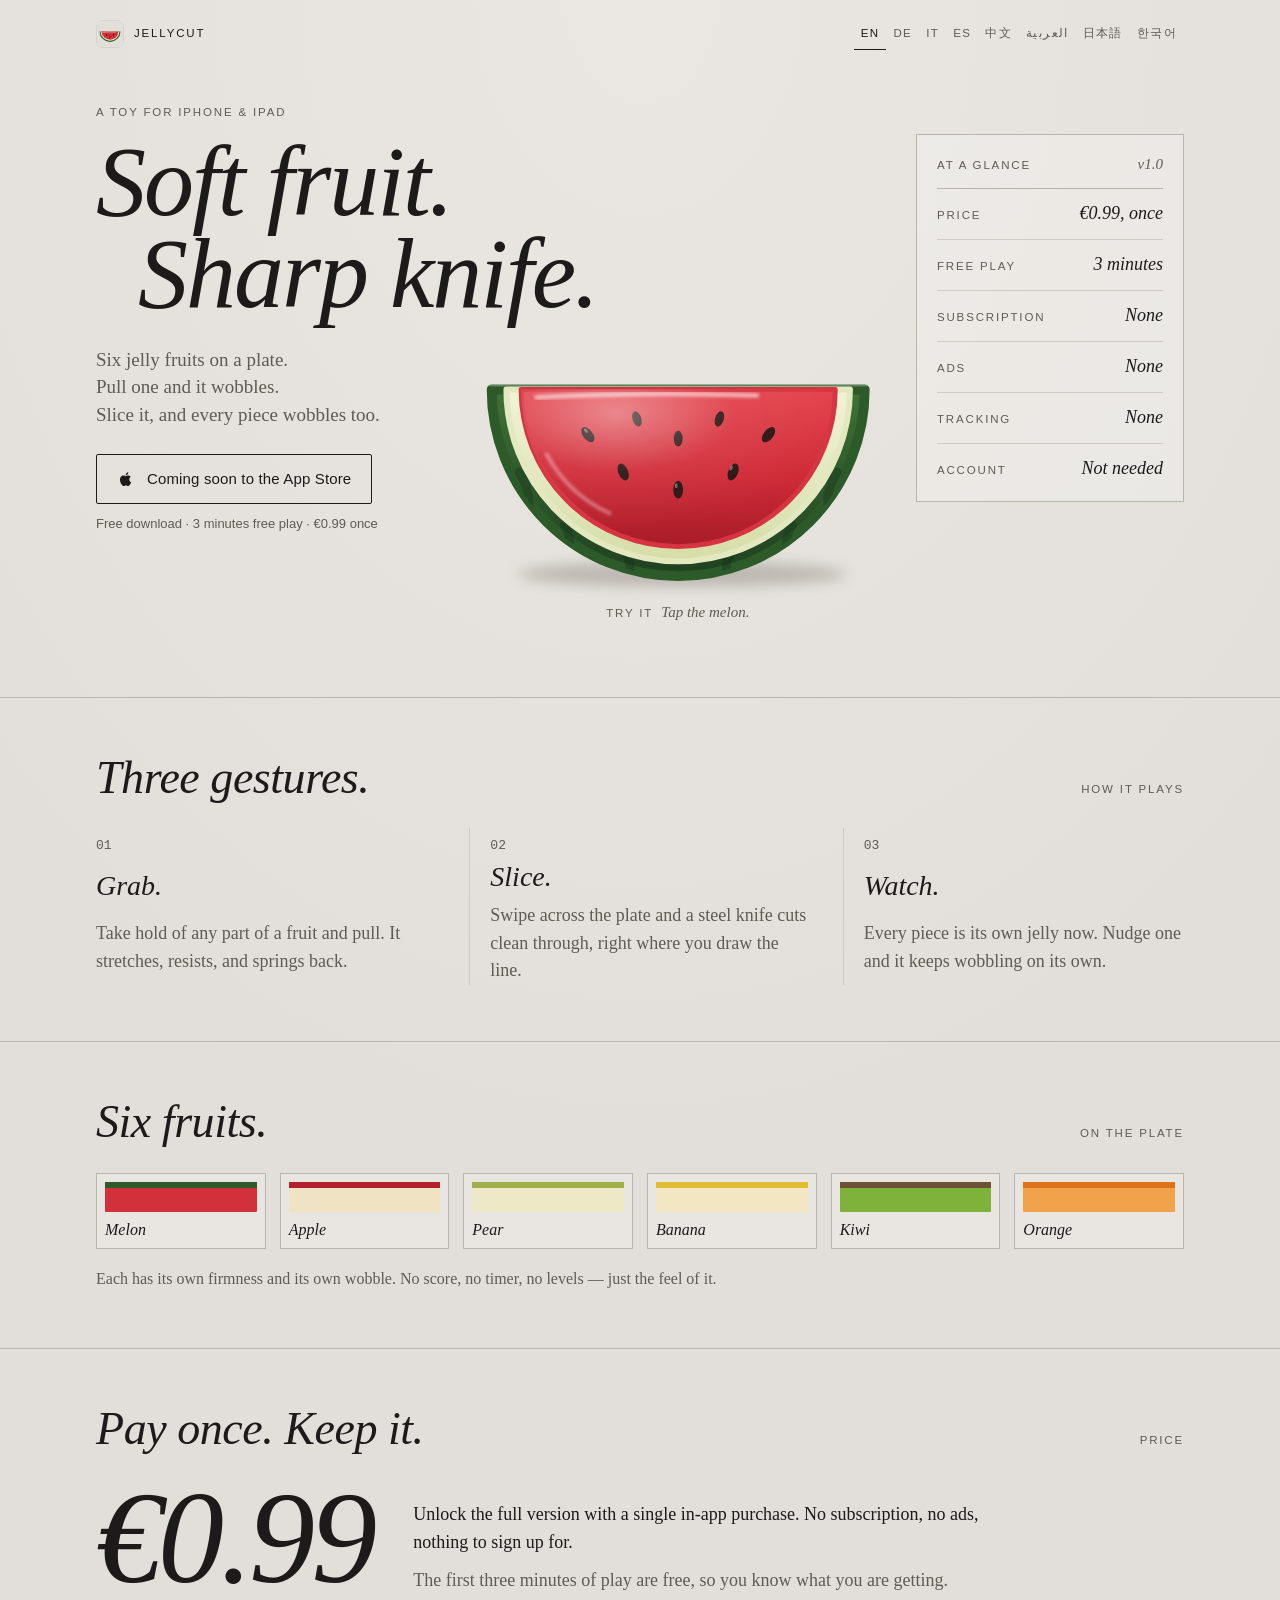
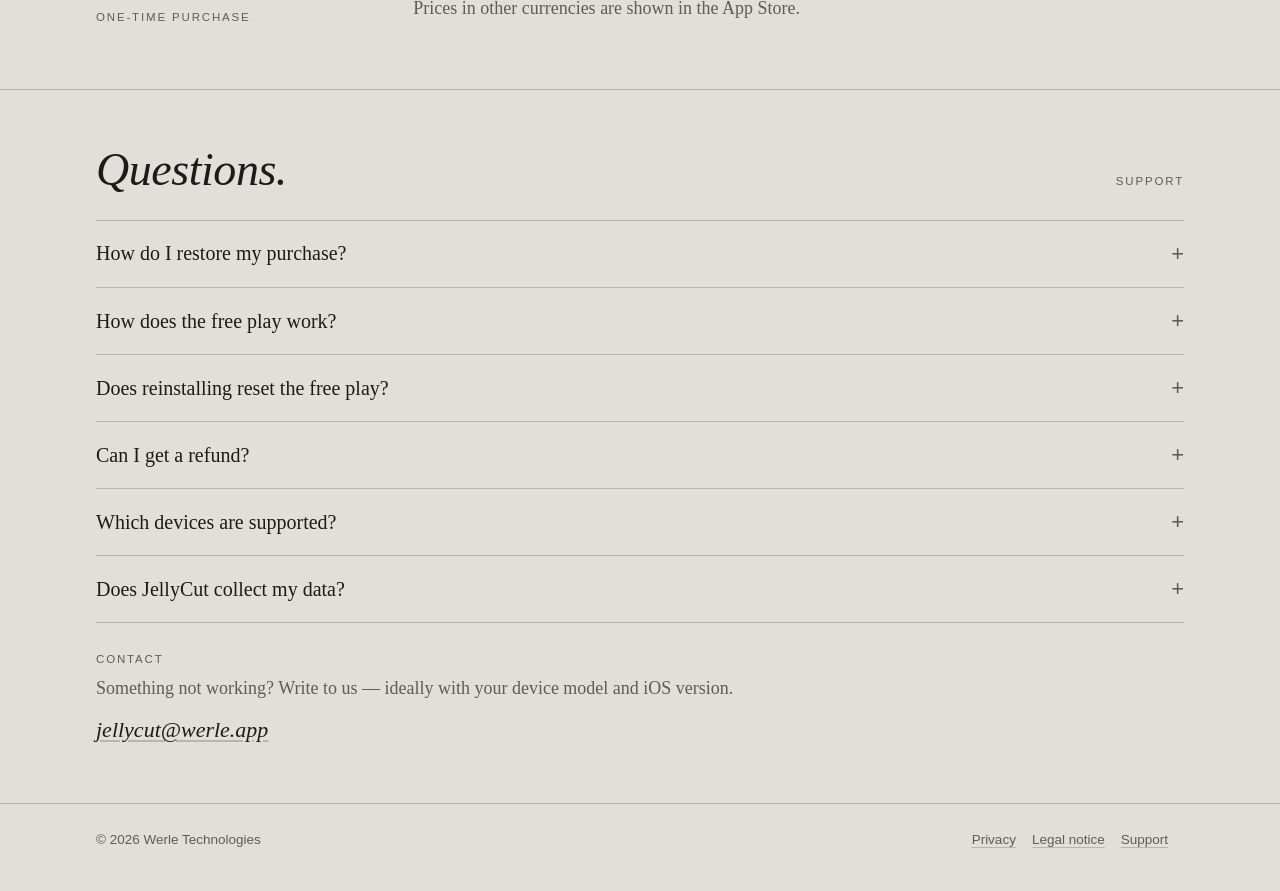
==== index.html @ 55cf1bc9 "Initial site: landing in 8 languages, privacy, Impressum, 404" ====
<!DOCTYPE html>
<html lang="en" data-root="">
<head>
<meta charset="utf-8">
<meta name="viewport" content="width=device-width, initial-scale=1">
<title>JellyCut — Wobbly jelly fruit for iPhone and iPad</title>
<meta name="description" content="Grab gummy-jelly fruit, pull it and watch it wobble. Slice it with a steel knife. Three minutes free, then €0.99 once. No ads, no tracking, no account.">
<meta name="theme-color" content="#E2DFDA">
<link rel="canonical" href="https://jellycut.werle.app/">
<link rel="alternate" hreflang="en" href="https://jellycut.werle.app/">
<link rel="alternate" hreflang="de" href="https://jellycut.werle.app/de/">
<link rel="alternate" hreflang="it" href="https://jellycut.werle.app/it/">
<link rel="alternate" hreflang="es" href="https://jellycut.werle.app/es/">
<link rel="alternate" hreflang="zh-Hans" href="https://jellycut.werle.app/zh/">
<link rel="alternate" hreflang="ar" href="https://jellycut.werle.app/ar/">
<link rel="alternate" hreflang="ja" href="https://jellycut.werle.app/ja/">
<link rel="alternate" hreflang="ko" href="https://jellycut.werle.app/ko/">
<link rel="alternate" hreflang="x-default" href="https://jellycut.werle.app/">
<meta property="og:title" content="JellyCut">
<meta property="og:description" content="Grab gummy-jelly fruit, pull it and watch it wobble. Slice it with a steel knife. Three minutes free, then €0.99 once. No ads, no tracking, no account.">
<meta property="og:type" content="website">
<meta property="og:url" content="https://jellycut.werle.app/">
<link rel="icon" href="assets/icon.svg" type="image/svg+xml">
<link rel="stylesheet" href="assets/style.css">
<script src="assets/config.js" defer></script>
<script src="assets/site.js" defer></script>
</head>
<body>
<a class="skip" href="#main">Skip to content</a>
<header class="wrap topbar">
  <a class="brand" href="./"><img class="js-app-icon" src="assets/icon.svg" alt="" width="28" height="28"><span class="label">JellyCut</span></a>
  <nav aria-label="Language">
   <ul class="langs">
    <li><a href="./" lang="en" hreflang="en" title="English" aria-current="page">EN</a></li>
    <li><a href="de/" lang="de" hreflang="de" title="Deutsch">DE</a></li>
    <li><a href="it/" lang="it" hreflang="it" title="Italiano">IT</a></li>
    <li><a href="es/" lang="es" hreflang="es" title="Español">ES</a></li>
    <li><a href="zh/" lang="zh-Hans" hreflang="zh-Hans" title="简体中文">中文</a></li>
    <li><a href="ar/" lang="ar" hreflang="ar" title="العربية">العربية</a></li>
    <li><a href="ja/" lang="ja" hreflang="ja" title="日本語">日本語</a></li>
    <li><a href="ko/" lang="ko" hreflang="ko" title="한국어">한국어</a></li>
   </ul>
  </nav>
</header>

<main id="main">
  <section class="wrap hero">
    <div class="hero-title">
      <p class="label">A toy for iPhone &amp; iPad</p>
      <h1 class="display"><span class="l1">Soft fruit.</span> <span class="l2">Sharp knife.</span></h1>
    </div>
    <div class="hero-copy">
      <p class="lede"><span>Six jelly fruits on a plate.</span><span>Pull one and it wobbles.</span><span>Slice it, and every piece wobbles too.</span></p>
      <span class="cta" id="store-cta" data-live-label="Download on the App Store"><svg viewBox="0 0 24 24" aria-hidden="true" focusable="false"><path fill="currentColor" d="M16.4 12.6c0-2.3 1.9-3.4 2-3.5-1.1-1.6-2.8-1.8-3.4-1.8-1.4-.1-2.8.9-3.5.9-.7 0-1.8-.9-3-.8-1.5 0-3 .9-3.8 2.3-1.6 2.8-.4 7 1.2 9.2.8 1.1 1.7 2.4 2.9 2.3 1.2 0 1.6-.7 3-.7s1.8.7 3 .7c1.3 0 2.1-1.1 2.8-2.3.9-1.3 1.3-2.5 1.3-2.6-.1 0-2.5-.9-2.5-3.7zM14.1 5.8c.6-.8 1.1-1.8 1-2.8-.9 0-2 .6-2.6 1.4-.6.7-1.1 1.7-1 2.7 1 .1 2-.5 2.6-1.3z"/></svg>Coming soon to the App Store</span>
      <span class="cta-note" id="store-note">Free download · 3 minutes free play · €0.99 once</span>
    </div>

    <figure class="specimen">
      <button type="button" id="jelly-btn" aria-label="A jelly melon slice. Tap to make it wobble.">
<svg viewBox="10 104 420 236" role="img" aria-hidden="true" focusable="false">
  <defs>
    <linearGradient id="flesh" x1="0" y1="0" x2="0" y2="1">
      <stop offset="0" stop-color="#E4434C"/><stop offset="0.55" stop-color="#CF2A36"/><stop offset="1" stop-color="#A81C29"/>
    </linearGradient>
    <linearGradient id="band" x1="0" y1="0" x2="0" y2="1">
      <stop offset="0" stop-color="#F1F3D6"/><stop offset="1" stop-color="#D5DDA8"/>
    </linearGradient>
    <linearGradient id="rind" x1="0" y1="0" x2="0" y2="1">
      <stop offset="0" stop-color="#3E7236"/><stop offset="1" stop-color="#1F4020"/>
    </linearGradient>
    <radialGradient id="sheen" cx="0.3" cy="0.15" r="0.75">
      <stop offset="0" stop-color="#fff" stop-opacity="0.38"/><stop offset="0.5" stop-color="#fff" stop-opacity="0.06"/><stop offset="1" stop-color="#fff" stop-opacity="0"/>
    </radialGradient>
    <filter id="soft" x="-20%" y="-50%" width="140%" height="200%"><feGaussianBlur stdDeviation="7"/></filter>
    <filter id="gloss" x="-10%" y="-50%" width="120%" height="200%"><feGaussianBlur stdDeviation="1.6"/></filter>
    <clipPath id="rindclip"><path d="M30 130 A190 190 0 0 0 410 130 Z"/></clipPath>
    <clipPath id="fleshclip"><path d="M60 130 A160 160 0 0 0 380 130 Z"/></clipPath>
  </defs>
  <ellipse class="shadow" cx="224" cy="318" rx="168" ry="13" fill="#4A3B30" opacity="0.26" filter="url(#soft)"/>
  <g class="jelly" id="jelly">
    <path d="M30 130 A190 190 0 0 0 410 130 Z" fill="url(#rind)" stroke="#2C5A28" stroke-width="10" stroke-linejoin="round"/>
    <g clip-path="url(#rindclip)" opacity="0.35" stroke="#16301A" stroke-width="9" fill="none" stroke-linecap="round">
      <path d="M58 214 q14 22 8 44"/><path d="M104 268 q10 16 2 34"/><path d="M168 300 q6 10 0 20"/>
      <path d="M272 300 q-6 10 0 20"/><path d="M336 268 q-10 16 -2 34"/><path d="M382 214 q-14 22 -8 44"/>
    </g>
    <path d="M45 130 A175 175 0 0 0 395 130 Z" fill="url(#band)" stroke="#E3E8C0" stroke-width="6" stroke-linejoin="round"/>
    <path d="M60 130 A160 160 0 0 0 380 130 Z" fill="url(#flesh)" stroke="#D63440" stroke-width="5" stroke-linejoin="round"/>
    <g clip-path="url(#fleshclip)" fill="#2A1411">
      <ellipse cx="128" cy="176" rx="5" ry="9" transform="rotate(-38 128 176)"/>
      <ellipse cx="164" cy="214" rx="5" ry="9" transform="rotate(-22 164 214)"/>
      <ellipse cx="220" cy="232" rx="5" ry="9"/>
      <ellipse cx="276" cy="214" rx="5" ry="9" transform="rotate(22 276 214)"/>
      <ellipse cx="312" cy="176" rx="5" ry="9" transform="rotate(38 312 176)"/>
      <ellipse cx="178" cy="160" rx="4.5" ry="8" transform="rotate(-18 178 160)"/>
      <ellipse cx="262" cy="160" rx="4.5" ry="8" transform="rotate(18 262 160)"/>
      <ellipse cx="220" cy="180" rx="4.5" ry="8"/>
      <g fill="#fff" opacity="0.35">
        <ellipse cx="126" cy="172" rx="1.4" ry="2.6" transform="rotate(-38 126 172)"/>
        <ellipse cx="218" cy="228" rx="1.4" ry="2.6"/><ellipse cx="274" cy="210" rx="1.4" ry="2.6" transform="rotate(22 274 210)"/>
      </g>
    </g>
    <path d="M60 130 A160 160 0 0 0 380 130 Z" fill="url(#sheen)"/>
    <path d="M76 138 Q180 132 300 136" stroke="#fff" stroke-opacity="0.55" stroke-width="5" stroke-linecap="round" fill="none" filter="url(#gloss)"/>
    <path d="M86 196 A140 140 0 0 0 150 256" stroke="#fff" stroke-opacity="0.35" stroke-width="4" stroke-linecap="round" fill="none" filter="url(#gloss)"/>
    <path d="M28 126 L412 126" stroke="#fff" stroke-opacity="0.25" stroke-width="2" stroke-linecap="round"/>
  </g>
</svg>
      </button>
      <figcaption class="specimen-caption"><span class="label">Try it</span>Tap the melon.</figcaption>
    </figure>

    <aside class="panel" aria-labelledby="glance">
      <div class="panel-head"><span class="label" id="glance">At a glance</span><em>v1.0</em></div>
      <dl class="facts">
        <div><dt class="label">Price</dt><dd>€0.99, once</dd></div>
        <div><dt class="label">Free play</dt><dd>3 minutes</dd></div>
        <div><dt class="label">Subscription</dt><dd>None</dd></div>
        <div><dt class="label">Ads</dt><dd>None</dd></div>
        <div><dt class="label">Tracking</dt><dd>None</dd></div>
        <div><dt class="label">Account</dt><dd>Not needed</dd></div>
      </dl>
    </aside>
  </section>

  <section class="section" aria-labelledby="how">
   <div class="wrap">
    <div class="section-head"><h2 id="how">Three gestures.</h2><span class="label">How it plays</span></div>
    <ol class="steps">
      <li><span class="num">01</span><h3>Grab.</h3><p>Take hold of any part of a fruit and pull. It stretches, resists, and springs back.</p></li>
      <li><span class="num">02</span><h3>Slice.</h3><p>Swipe across the plate and a steel knife cuts clean through, right where you draw the line.</p></li>
      <li><span class="num">03</span><h3>Watch.</h3><p>Every piece is its own jelly now. Nudge one and it keeps wobbling on its own.</p></li>
    </ol>
   </div>
  </section>

  <section class="section" aria-labelledby="fruit">
   <div class="wrap">
    <div class="section-head"><h2 id="fruit">Six fruits.</h2><span class="label">On the plate</span></div>
    <ul class="fruits">
      <li><span class="swatch" style="--top:#2F5A2B;background:#D2303B" aria-hidden="true"></span><span class="name">Melon</span></li>
      <li><span class="swatch" style="--top:#B3202E;background:#EFE3C4" aria-hidden="true"></span><span class="name">Apple</span></li>
      <li><span class="swatch" style="--top:#9FB04A;background:#EEE8C6" aria-hidden="true"></span><span class="name">Pear</span></li>
      <li><span class="swatch" style="--top:#E3BD35;background:#F2E7C2" aria-hidden="true"></span><span class="name">Banana</span></li>
      <li><span class="swatch" style="--top:#6E5236;background:#7FB23A" aria-hidden="true"></span><span class="name">Kiwi</span></li>
      <li><span class="swatch" style="--top:#DD741C;background:#F2A24A" aria-hidden="true"></span><span class="name">Orange</span></li>
    </ul>
    <p class="fruits-note">Each has its own firmness and its own wobble. No score, no timer, no levels — just the feel of it.</p>
   </div>
  </section>

  <section class="section" id="screens" aria-labelledby="screens-h" hidden>
   <div class="wrap">
    <div class="section-head"><h2 id="screens-h">In the app.</h2><span class="label">Screens</span></div>
    <ul class="gallery">
        <li><img data-src="assets/shot-01.png" alt="JellyCut screenshot 1" width="1179" height="2556" loading="lazy"></li>
        <li><img data-src="assets/shot-02.png" alt="JellyCut screenshot 2" width="1179" height="2556" loading="lazy"></li>
        <li><img data-src="assets/shot-03.png" alt="JellyCut screenshot 3" width="1179" height="2556" loading="lazy"></li>
        <li><img data-src="assets/shot-04.png" alt="JellyCut screenshot 4" width="1179" height="2556" loading="lazy"></li>
        <li><img data-src="assets/shot-05.png" alt="JellyCut screenshot 5" width="1179" height="2556" loading="lazy"></li>
    </ul>
   </div>
  </section>

  <section class="section" aria-labelledby="price">
   <div class="wrap">
    <div class="section-head"><h2 id="price">Pay once. Keep it.</h2><span class="label">Price</span></div>
    <div class="price">
      <p class="price-figure">€0.99<small>one-time purchase</small></p>
      <div>
        <p>Unlock the full version with a single in-app purchase. No subscription, no ads, nothing to sign up for.</p>
        <p class="muted">The first three minutes of play are free, so you know what you are getting. Prices in other currencies are shown in the App Store.</p>
      </div>
    </div>
   </div>
  </section>

  <section class="section" id="support" aria-labelledby="support-h">
   <div class="wrap">
    <div class="section-head"><h2 id="support-h">Questions.</h2><span class="label">Support</span></div>
    <div class="faq">
      <details><summary>How do I restore my purchase?</summary><div class="answer"><p>Open the full-version screen in JellyCut and tap “Restore Purchases”. Use the same Apple Account you bought it with. It works the same way on your other iPhones and iPads signed in with that account.</p></div></details>
      <details><summary>How does the free play work?</summary><div class="answer"><p>You get three minutes of active play. The clock only runs while you are touching the fruit — not while the app sits open in the background. After that, a one-time purchase lets you keep playing without limits.</p></div></details>
      <details><summary>Does reinstalling reset the free play?</summary><div class="answer"><p>No. The time you have used is stored in your device’s keychain, so it survives reinstalling. It never leaves your device.</p></div></details>
      <details><summary>Can I get a refund?</summary><div class="answer"><p>Purchases are handled by Apple, and so are refunds. Request one at <bdi><a href="https://reportaproblem.apple.com" rel="noopener">reportaproblem.apple.com</a></bdi>. We never see your payment and cannot issue refunds ourselves.</p></div></details>
      <details><summary>Which devices are supported?</summary><div class="answer"><p>iPhone and iPad with iOS 17 or later.</p></div></details>
      <details><summary>Does JellyCut collect my data?</summary><div class="answer"><p>No account, no ads, no tracking. Anonymous crash reports and the purchase check are the only things that leave your device. Details are in the <a href="privacy.html">privacy policy</a>.</p></div></details>
    </div>
    <div class="contact">
      <span class="label">Contact</span>
      <p style="margin:0" class="muted">Something not working? Write to us — ideally with your device model and iOS version.</p>
      <p class="mail"><a href="mailto:jellycut@werle.app" dir="ltr">jellycut@werle.app</a></p>
    </div>
   </div>
  </section>
</main>

<footer class="footer">
  <div class="wrap row">
    <span dir="ltr">© 2026 Werle Technologies</span>
    <nav aria-label="Legal">
      <a href="privacy.html">Privacy</a><a href="impressum.html">Legal notice</a><a href="#support">Support</a>
    </nav>
  </div>
</footer>
</body>
</html>
---- assets/style.css ----
/* JellyCut — support & legal site. Static, no external requests. */

:root {
  --stage: #E2DFDA;
  --stage-hi: #EAE7E2;
  --ink: #1C1B19;
  --muted: #5F5B55;        /* #6D6962 from the app fails 4.5:1 on the stage; this passes (5.1:1) */
  --rule: #B9B4AC;
  --rule-soft: #CFCBC4;
  --accent: #9E1B2B;
  --panel: rgba(255, 255, 255, 0.22);

  --serif: "New York", "Iowan Old Style", "Palatino Linotype", Palatino, Georgia, "Times New Roman", serif;
  --sans: -apple-system, BlinkMacSystemFont, "SF Pro Text", "Helvetica Neue", "Segoe UI", Roboto, Arial, sans-serif;
  --mono: ui-monospace, "SF Mono", Menlo, Consolas, monospace;

  --gutter: 16px;
  --max: 1120px;
  color-scheme: light;
}

:lang(zh) { --serif: "Songti SC", "STSong", "Noto Serif CJK SC", "Source Han Serif SC", serif; --sans: -apple-system, "PingFang SC", "Hiragino Sans GB", "Noto Sans CJK SC", "Microsoft YaHei", sans-serif; }
:lang(ja) { --serif: "Hiragino Mincho ProN", "Yu Mincho", "Noto Serif CJK JP", serif; --sans: -apple-system, "Hiragino Sans", "Hiragino Kaku Gothic ProN", "Noto Sans CJK JP", "Yu Gothic", sans-serif; }
:lang(ko) { --serif: "AppleMyungjo", "Nanum Myeongjo", "Noto Serif CJK KR", serif; --sans: -apple-system, "Apple SD Gothic Neo", "Noto Sans CJK KR", "Malgun Gothic", sans-serif; }
:lang(ar) { --serif: "Geeza Pro", "Noto Naskh Arabic", "Traditional Arabic", serif; --sans: -apple-system, "Geeza Pro", "Noto Sans Arabic", Tahoma, sans-serif; }

*, *::before, *::after { box-sizing: border-box; }

html { -webkit-text-size-adjust: 100%; text-size-adjust: 100%; }

body {
  margin: 0;
  background: var(--stage);
  background-image: radial-gradient(120% 80% at 50% 0%, var(--stage-hi) 0%, var(--stage) 60%);
  color: var(--ink);
  font-family: var(--serif);
  font-size: 18px;
  line-height: 1.55;
  overflow-x: hidden;
}

a { color: var(--ink); text-decoration-color: var(--rule); text-underline-offset: 3px; }
a:hover { text-decoration-color: var(--accent); color: var(--accent); }
:focus-visible { outline: 2px solid var(--accent); outline-offset: 3px; border-radius: 2px; }

.skip { position: absolute; inset-inline-start: -999px; top: 8px; background: var(--ink); color: var(--stage); padding: 8px 12px; z-index: 10; }
.skip:focus { inset-inline-start: 8px; }

.wrap { max-width: var(--max); margin: 0 auto; padding: 0 var(--gutter); }

/* Small uppercase tracked labels, the app's secondary voice */
.label {
  font-family: var(--sans);
  font-size: 11.5px;
  font-weight: 500;
  letter-spacing: 0.16em;
  text-transform: uppercase;
  color: var(--muted);
}
:lang(zh) .label, :lang(ja) .label, :lang(ko) .label, :lang(ar) .label { letter-spacing: 0.04em; font-size: 12.5px; text-transform: none; }
:lang(ar) .label { font-size: 13.5px; letter-spacing: 0; }
:lang(zh) .specimen-caption, :lang(ja) .specimen-caption, :lang(ko) .specimen-caption, :lang(ar) .specimen-caption { font-style: normal; }

/* ---------- Top bar ---------- */
.topbar {
  display: flex; align-items: center; justify-content: space-between; gap: 12px;
  flex-wrap: wrap;
  padding-top: 18px; padding-bottom: 18px;
}
.brand { display: inline-flex; align-items: center; gap: 10px; text-decoration: none; color: var(--ink); }
.brand img { width: 28px; height: 28px; border-radius: 7px; display: block; }
.brand .label { color: var(--ink); }

.langs { display: flex; flex-wrap: wrap; gap: 2px 0; margin: 0; padding: 0; list-style: none; }
.langs a {
  display: inline-block; padding: 6px 7px;
  font-family: var(--sans); font-size: 11.5px; letter-spacing: 0.12em; text-transform: uppercase;
  color: var(--muted); text-decoration: none; border-bottom: 1px solid transparent;
}
.langs a:hover { color: var(--ink); }
.langs a[aria-current="page"] { color: var(--ink); border-bottom-color: var(--ink); }

/* ---------- Hero ---------- */
.hero {
  display: grid;
  grid-template-columns: 1fr;
  gap: 8px;
  padding-top: 16px;
  padding-bottom: 40px;
}
.hero-title .label { margin: 0 0 14px; }
.hero-title, .hero-copy { min-width: 0; }
.display {
  font-family: var(--serif);
  font-style: italic;
  font-weight: 400;
  font-size: clamp(44px, 13vw, 100px);
  line-height: 0.92;
  letter-spacing: -0.02em;
  margin: 0;
}
.display .l1, .display .l2 { display: block; }
.display .l2 { padding-inline-start: 0.42em; }
:lang(zh) .display, :lang(ja) .display, :lang(ko) .display, :lang(ar) .display { font-style: normal; letter-spacing: 0; line-height: 1.12; font-size: clamp(42px, 12vw, 80px); }
:lang(ar) .display { line-height: 1.35; }

.lede { margin: 18px 0 26px; color: var(--muted); font-size: 19px; line-height: 1.45; max-width: 26em; }
.lede span { display: block; }

.cta {
  display: inline-flex; align-items: center; gap: 12px;
  min-height: 48px; padding: 12px 20px;
  font-family: var(--sans); font-size: 15px; font-weight: 500; letter-spacing: 0.01em;
  border: 1px solid var(--ink); color: var(--ink); background: transparent;
  text-decoration: none; border-radius: 2px;
}
.cta svg { width: 18px; height: 18px; flex: none; }
a.cta { background: var(--ink); color: var(--stage); }
a.cta:hover { background: var(--accent); border-color: var(--accent); color: #fff; }
.cta-note { display: block; margin-top: 10px; font-family: var(--sans); font-size: 13px; color: var(--muted); }

/* The jelly specimen */
.specimen { position: relative; margin: 28px auto 8px; width: min(100%, 460px); }
.specimen button {
  display: block; width: 100%; padding: 0; margin: 0; border: 0; background: none; cursor: pointer;
  -webkit-tap-highlight-color: transparent; touch-action: manipulation;
}
.specimen svg { display: block; width: 100%; height: auto; overflow: visible; }
.jelly { transform-box: fill-box; transform-origin: 50% 100%; }
.is-wobbling .jelly { animation: wobble 1.25s cubic-bezier(.3,.7,.4,1) both; }
.shadow { transform-box: fill-box; transform-origin: 50% 50%; }
.is-wobbling .shadow { animation: shadow 1.25s ease-out both; }
@keyframes wobble {
  0%   { transform: scale(1, 1); }
  12%  { transform: scale(1.09, 0.89) skewX(-2deg); }
  26%  { transform: scale(0.94, 1.07) skewX(1.6deg); }
  40%  { transform: scale(1.05, 0.95) skewX(-1deg); }
  54%  { transform: scale(0.975, 1.03) skewX(0.6deg); }
  68%  { transform: scale(1.015, 0.985); }
  82%  { transform: scale(0.995, 1.006); }
  100% { transform: scale(1, 1); }
}
@keyframes shadow {
  12% { transform: scaleX(1.08); } 26% { transform: scaleX(0.95); } 40% { transform: scaleX(1.03); } 100% { transform: scaleX(1); }
}
.specimen-caption { margin: 6px 0 0; text-align: center; font-style: italic; color: var(--muted); font-size: 15px; }
.specimen-caption .label { font-style: normal; margin-inline-end: 8px; }

/* At-a-glance panel, like the app's side panel */
.panel {
  border: 1px solid var(--rule);
  background: var(--panel);
  padding: 18px 20px 8px;
  align-self: start;
}
.panel-head { display: flex; justify-content: space-between; align-items: baseline; padding-bottom: 12px; border-bottom: 1px solid var(--rule); }
.panel-head em { color: var(--muted); font-size: 15px; }
.facts { margin: 0; padding: 0; }
.facts div { display: flex; justify-content: space-between; align-items: baseline; gap: 16px; padding: 11px 0; border-bottom: 1px solid var(--rule-soft); }
.facts div:last-child { border-bottom: 0; }
.facts dt { margin: 0; }
.facts dd { margin: 0; font-style: italic; text-align: end; }
:lang(zh) .facts dd, :lang(ja) .facts dd, :lang(ko) .facts dd, :lang(ar) .facts dd { font-style: normal; }

@media (min-width: 900px) {
  .hero {
    grid-template-columns: minmax(0, 1fr) minmax(0, 1.2fr) minmax(250px, 0.78fr);
    grid-template-areas: "title title panel" "copy fruit panel";
    gap: 8px 32px; padding-top: 36px; padding-bottom: 72px; align-items: start;
  }
  .hero-title { grid-area: title; }
  .hero-copy { grid-area: copy; }
  .specimen { grid-area: fruit; margin: 36px 0 0; width: 100%; }
  .panel { grid-area: panel; margin-top: 30px; }
}

/* ---------- Sections ---------- */
.section { padding: 56px 0; border-top: 1px solid var(--rule); }
.section-head { display: flex; align-items: baseline; justify-content: space-between; gap: 16px; margin-bottom: 26px; flex-wrap: wrap; }
.section-head h2 { margin: 0; }
h2 {
  font-family: var(--serif); font-style: italic; font-weight: 400;
  font-size: clamp(32px, 7vw, 46px); line-height: 1.05; letter-spacing: -0.01em;
}
:lang(zh) h2, :lang(ja) h2, :lang(ko) h2, :lang(ar) h2 { font-style: normal; letter-spacing: 0; line-height: 1.25; }

.steps { display: grid; grid-template-columns: 1fr; gap: 0; margin: 0; padding: 0; list-style: none; }
.steps li { padding: 20px 0; border-top: 1px solid var(--rule-soft); display: grid; grid-template-columns: 48px 1fr; gap: 4px 12px; }
.steps li:first-child { border-top: 0; padding-top: 0; }
.steps .num { font-family: var(--mono); font-size: 13px; color: var(--muted); padding-top: 8px; }
.steps h3 { margin: 0; font-style: italic; font-weight: 400; font-size: 28px; line-height: 1.2; }
:lang(zh) .steps h3, :lang(ja) .steps h3, :lang(ko) .steps h3, :lang(ar) .steps h3 { font-style: normal; }
.steps p { grid-column: 2; margin: 4px 0 0; color: var(--muted); max-width: 30em; }
@media (min-width: 760px) {
  .steps { grid-template-columns: repeat(3, 1fr); gap: 32px; }
  .steps li { border-top: 0; padding: 0; grid-template-columns: 1fr; border-inline-start: 1px solid var(--rule-soft); padding-inline-start: 20px; }
  .steps li:first-child { border-inline-start: 0; padding-inline-start: 0; }
  .steps p { grid-column: 1; }
}

.fruits { display: grid; grid-template-columns: repeat(3, 1fr); gap: 14px; margin: 0; padding: 0; list-style: none; }
@media (min-width: 640px) { .fruits { grid-template-columns: repeat(6, 1fr); } }
.fruits li { border: 1px solid var(--rule); padding: 8px 8px 6px; background: var(--panel); }
.swatch { display: block; height: 30px; border-radius: 1px; }
.swatch::before { content: ""; display: block; height: 6px; background: var(--top); }
.fruits .name { display: block; margin-top: 6px; font-style: italic; font-size: 16px; }
:lang(zh) .fruits .name, :lang(ja) .fruits .name, :lang(ko) .fruits .name, :lang(ar) .fruits .name { font-style: normal; }
.fruits-note { margin: 18px 0 0; color: var(--muted); font-size: 16px; }

/* Screenshots (hidden until config.showScreenshots) */
.gallery { display: flex; gap: 16px; overflow-x: auto; scroll-snap-type: x mandatory; padding-bottom: 8px; margin: 0; list-style: none; padding-inline: 0; }
.gallery li { flex: 0 0 auto; width: min(62vw, 230px); scroll-snap-align: start; }
.gallery img { display: block; width: 100%; height: auto; aspect-ratio: 1179 / 2556; object-fit: cover; border: 1px solid var(--rule); border-radius: 18px; background: var(--stage-hi); }

/* Price */
.price { display: grid; grid-template-columns: 1fr; gap: 12px 40px; align-items: end; }
.price-figure { font-family: var(--serif); font-style: italic; font-size: clamp(72px, 20vw, 132px); line-height: 0.9; margin: 0; letter-spacing: -0.03em; }
.price-figure small { display: block; font-family: var(--sans); font-style: normal; font-size: 11.5px; letter-spacing: 0.16em; text-transform: uppercase; color: var(--muted); margin-top: 14px; }
.price p { margin: 0 0 10px; max-width: 32em; }
.price .muted { color: var(--muted); }
@media (min-width: 760px) { .price { grid-template-columns: auto 1fr; } }

/* FAQ */
.faq { border-top: 1px solid var(--rule); }
.faq details { border-bottom: 1px solid var(--rule); }
.faq summary {
  list-style: none; cursor: pointer; display: flex; justify-content: space-between; align-items: center; gap: 16px;
  padding: 16px 0; font-size: 20px; min-height: 48px;
}
.faq summary::-webkit-details-marker { display: none; }
.faq summary::after { content: "+"; font-family: var(--sans); font-weight: 300; font-size: 22px; color: var(--muted); flex: none; }
.faq details[open] summary::after { content: "–"; }
.faq .answer { padding: 0 0 18px; color: var(--muted); max-width: 40em; }
.faq .answer p { margin: 0 0 10px; }
.contact { margin-top: 28px; display: grid; gap: 6px; }
.contact .mail { margin: 4px 0 0; }
.contact a { font-size: 22px; font-style: italic; }

/* Footer */
.footer { border-top: 1px solid var(--rule); padding: 26px 0 40px; font-family: var(--sans); font-size: 13.5px; color: var(--muted); }
.footer .row { display: flex; flex-wrap: wrap; gap: 8px 20px; align-items: center; justify-content: space-between; }
.footer nav a { color: var(--muted); margin-inline-end: 16px; }
.footer nav a:hover { color: var(--accent); }

/* ---------- Legal documents ---------- */
.doc { max-width: 720px; margin: 0 auto; padding: 8px var(--gutter) 56px; }
.doc h1 { font-style: italic; font-weight: 400; font-size: clamp(40px, 10vw, 60px); line-height: 1; margin: 10px 0 8px; letter-spacing: -0.01em; }
.doc .stand { font-family: var(--sans); font-size: 13.5px; color: var(--muted); margin: 0 0 28px; }
.doc h2 { font-size: 28px; margin: 40px 0 10px; }
.doc h3 { font-family: var(--sans); font-size: 12px; font-weight: 600; letter-spacing: 0.14em; text-transform: uppercase; color: var(--ink); margin: 30px 0 8px; }
.doc p, .doc li { font-size: 17px; }
.doc ul { padding-inline-start: 20px; }
.doc .summary { border: 1px solid var(--rule); background: var(--panel); padding: 16px 18px; margin: 20px 0; }
.doc .summary p { margin: 0; }
.doc table { width: 100%; border-collapse: collapse; font-family: var(--sans); font-size: 14.5px; margin: 10px 0; }
.doc th, .doc td { text-align: start; vertical-align: top; padding: 9px 10px 9px 0; border-bottom: 1px solid var(--rule-soft); }
.doc th { font-weight: 600; font-size: 11.5px; letter-spacing: 0.12em; text-transform: uppercase; color: var(--muted); border-bottom-color: var(--rule); }
.table-scroll { overflow-x: auto; }
.doc-back { font-family: var(--sans); font-size: 14px; }

@media (prefers-reduced-motion: reduce) {
  .is-wobbling .jelly, .is-wobbling .shadow { animation: none; }
}
.muted { color: var(--muted); }
.doc p.label { font-size: 11.5px; }
:lang(ja) .display { font-size: clamp(34px, 9.4vw, 72px); }
:lang(ja) .display, :lang(zh) .display { line-break: strict; }
/* AppleMyungjo reads poorly at body sizes; keep serif for display only */
:lang(ko) body { font-family: var(--sans); }
:lang(ko) .display, :lang(ko) h2, :lang(ko) h3 { font-family: var(--serif); }
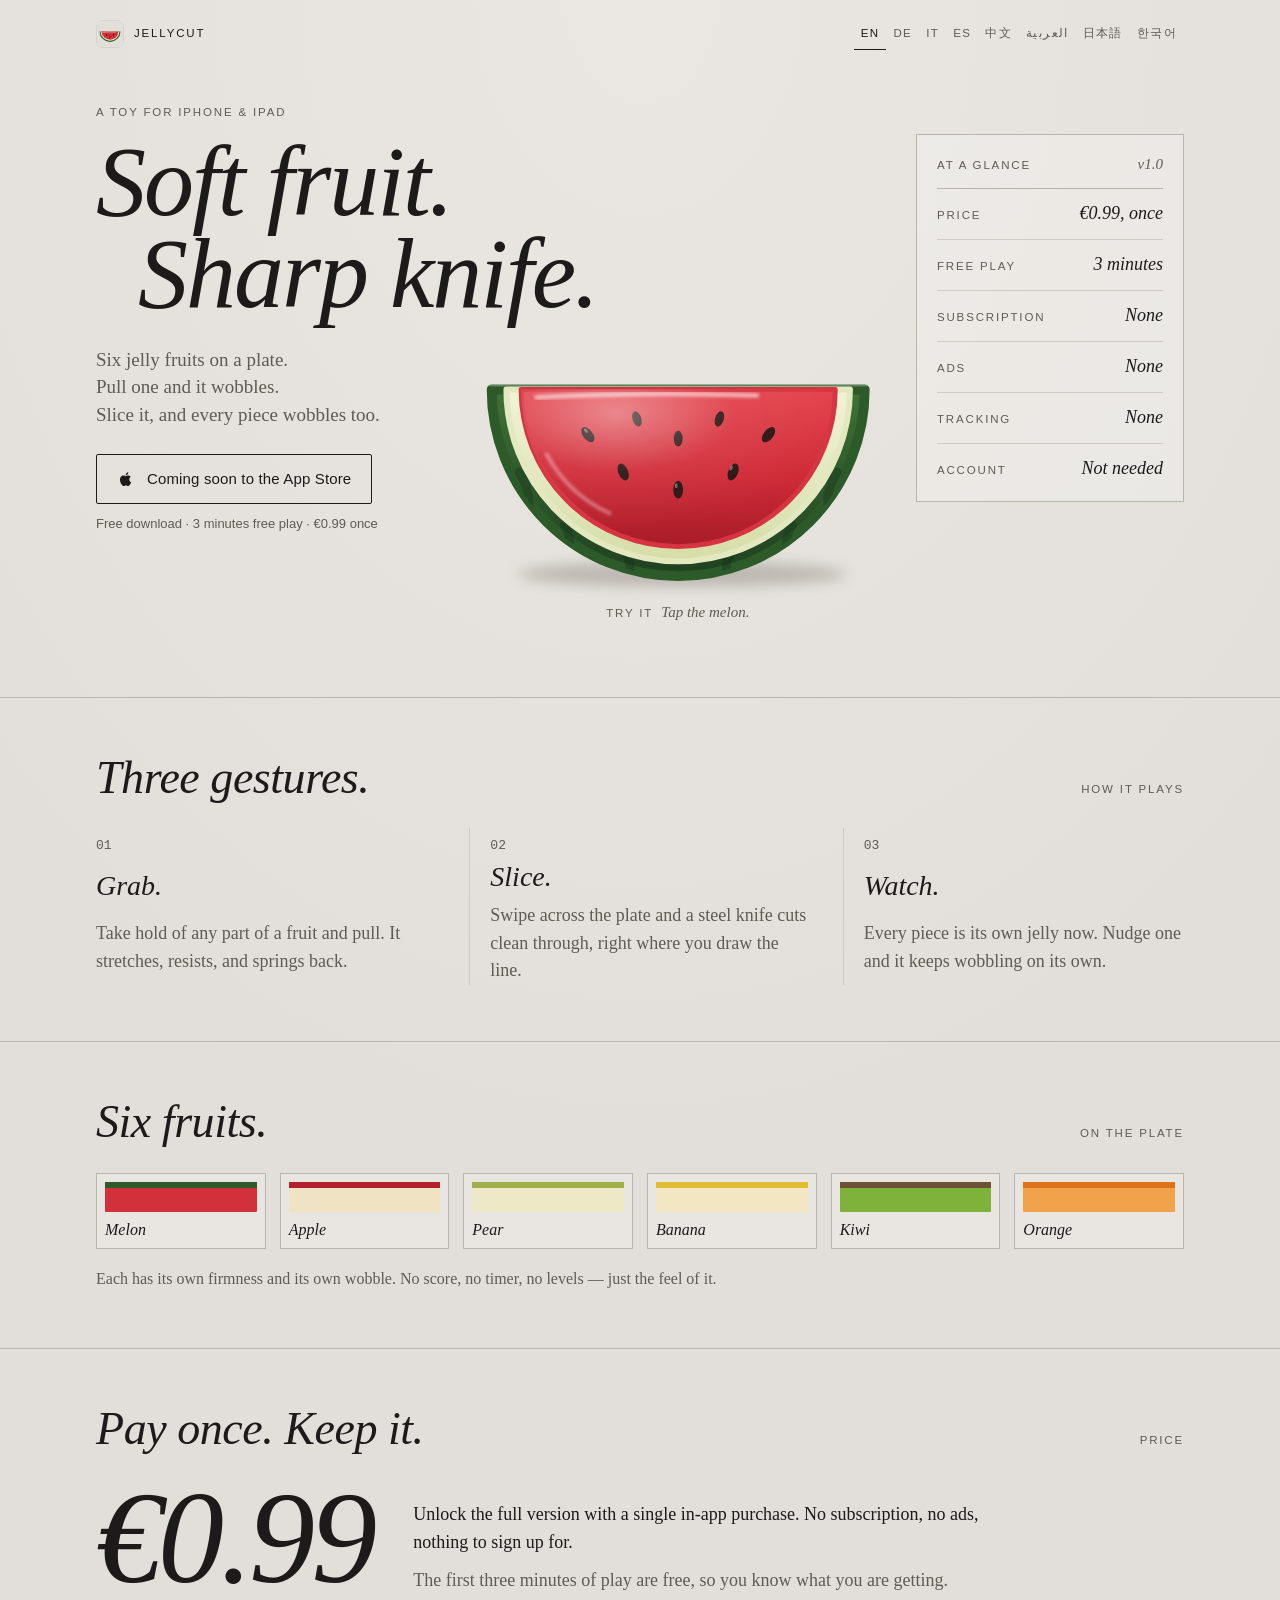
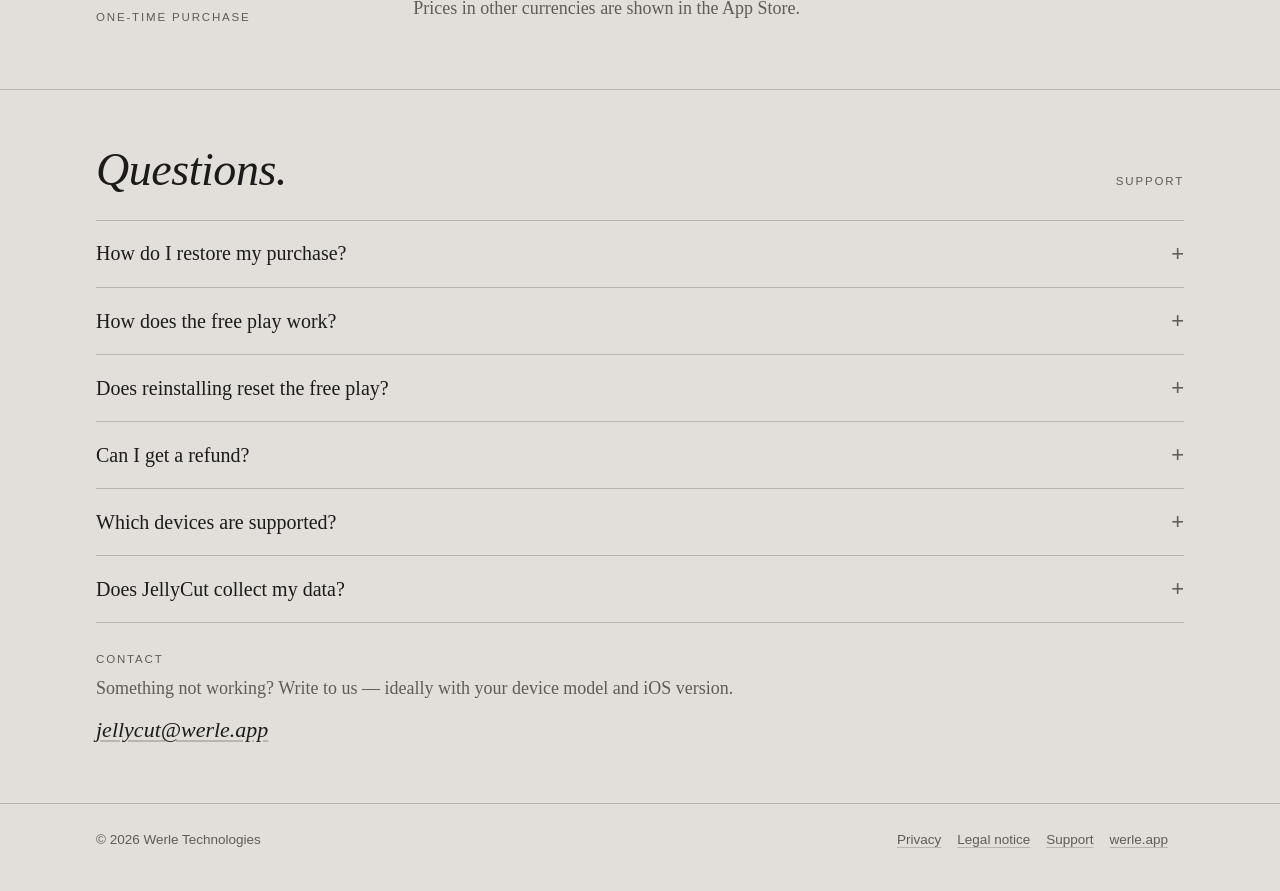
==== commit ffad6467: "Footer: Link auf werle.app Co-Authored-By: Claude Sonnet 5.5 <noreply@anthropic.com>" ====
--- a/index.html
+++ b/index.html
@@ -198,7 +198,7 @@
   <div class="wrap row">
     <span dir="ltr">© 2026 Werle Technologies</span>
     <nav aria-label="Legal">
-      <a href="privacy.html">Privacy</a><a href="impressum.html">Legal notice</a><a href="#support">Support</a>
+      <a href="privacy.html">Privacy</a><a href="impressum.html">Legal notice</a><a href="#support">Support</a><a href="https://werle.app">werle.app</a>
     </nav>
   </div>
 </footer>
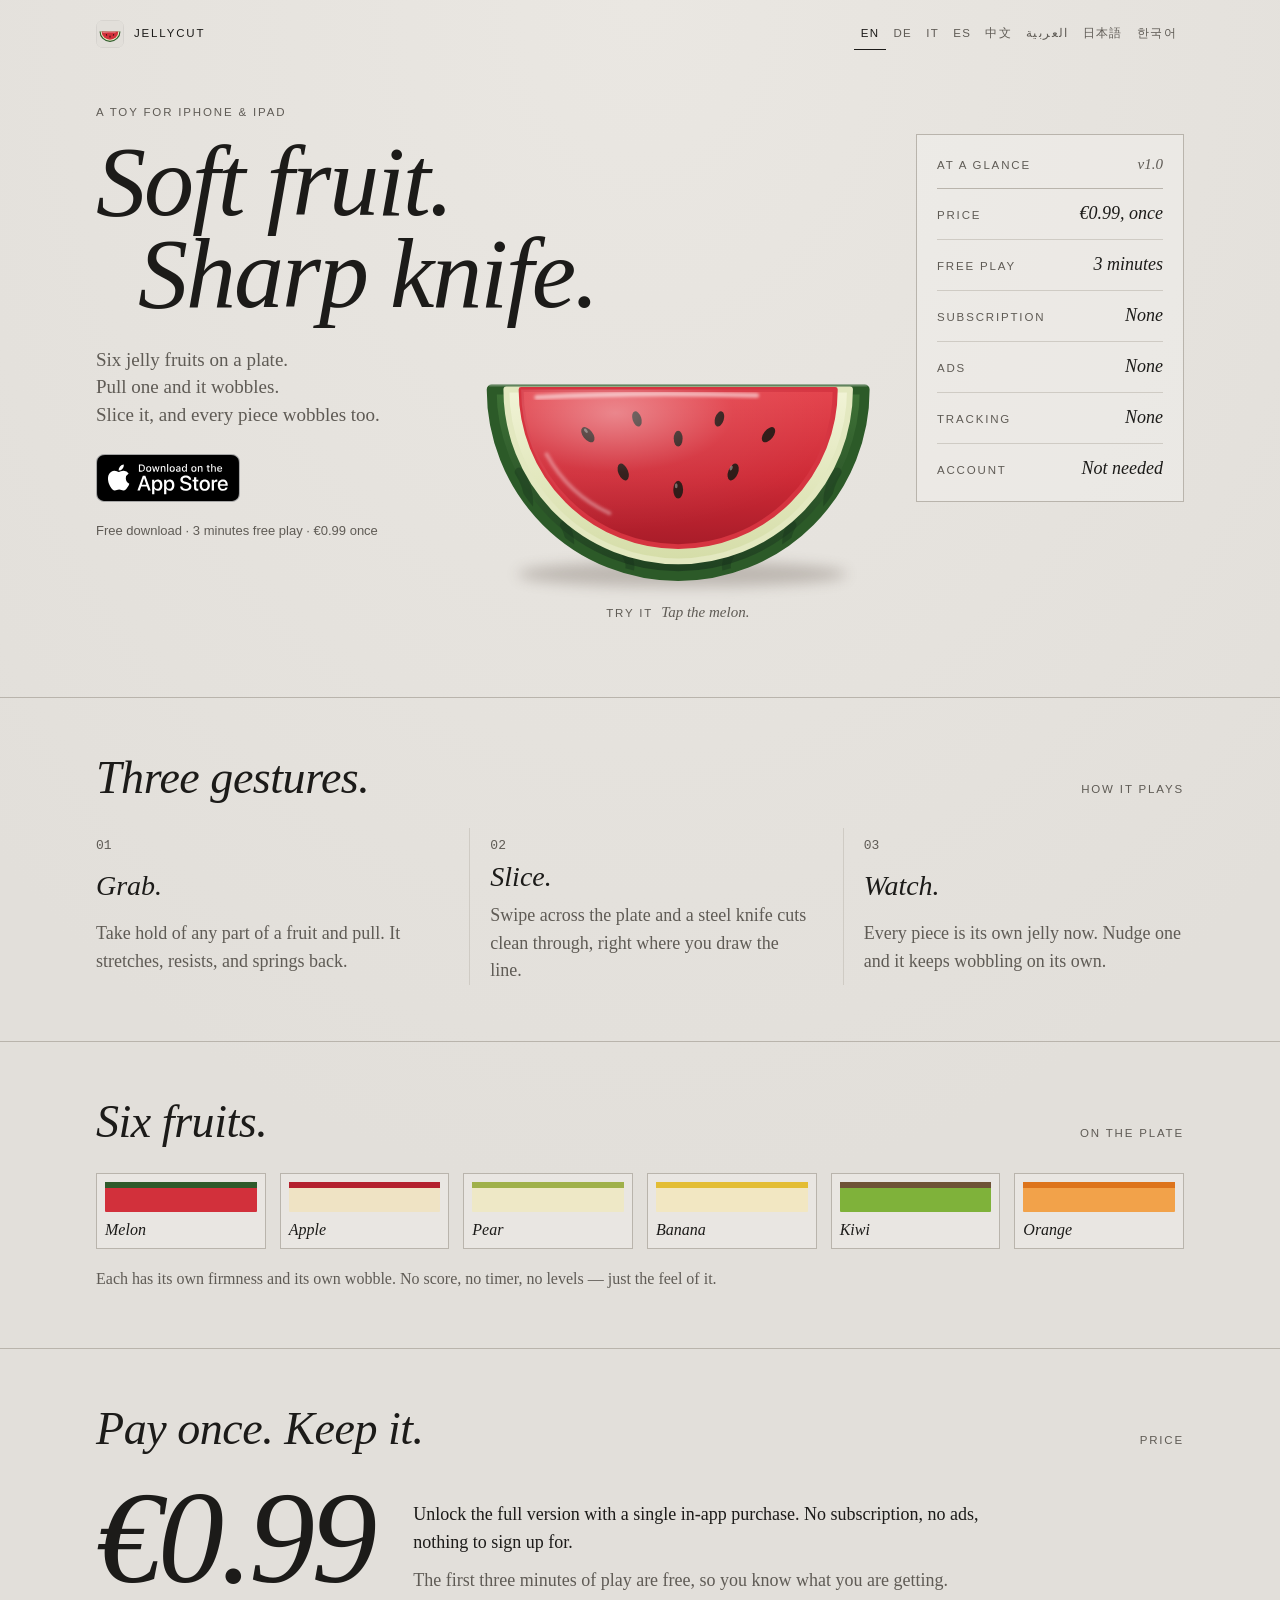
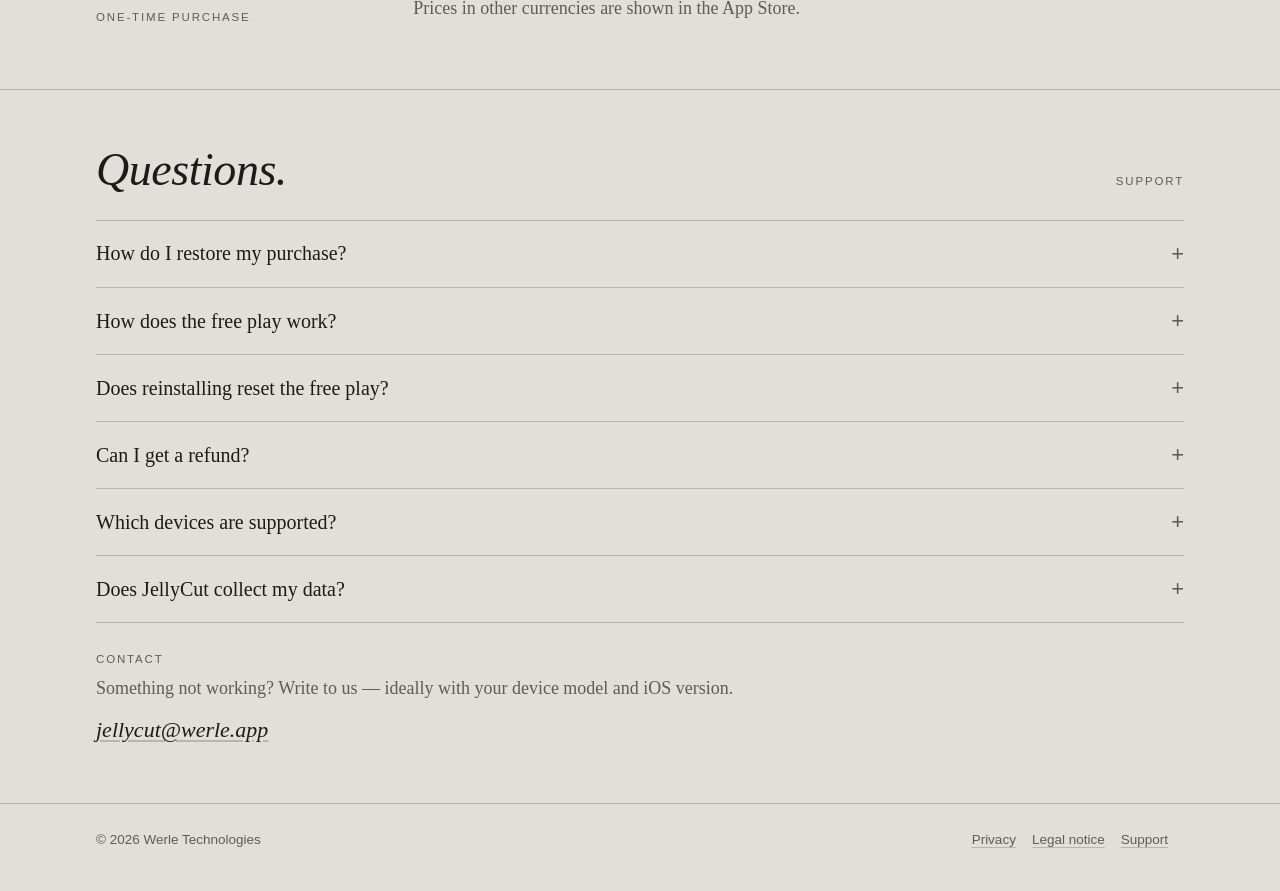
==== commit be75d1ae: "Release: App Store badge + live link (JellyCut 1.0 is live)" ====
--- a/index.html
+++ b/index.html
@@ -6,6 +6,7 @@
 <title>JellyCut — Wobbly jelly fruit for iPhone and iPad</title>
 <meta name="description" content="Grab gummy-jelly fruit, pull it and watch it wobble. Slice it with a steel knife. Three minutes free, then €0.99 once. No ads, no tracking, no account.">
 <meta name="theme-color" content="#E2DFDA">
+<meta name="apple-itunes-app" content="app-id=6817272978">
 <link rel="canonical" href="https://jellycut.werle.app/">
 <link rel="alternate" hreflang="en" href="https://jellycut.werle.app/">
 <link rel="alternate" hreflang="de" href="https://jellycut.werle.app/de/">
@@ -198,7 +199,7 @@
   <div class="wrap row">
     <span dir="ltr">© 2026 Werle Technologies</span>
     <nav aria-label="Legal">
-      <a href="privacy.html">Privacy</a><a href="impressum.html">Legal notice</a><a href="#support">Support</a><a href="https://werle.app">werle.app</a>
+      <a href="privacy.html">Privacy</a><a href="impressum.html">Legal notice</a><a href="#support">Support</a>
     </nav>
   </div>
 </footer>
--- a/assets/style.css
+++ b/assets/style.css
@@ -117,6 +117,8 @@
 .cta svg { width: 18px; height: 18px; flex: none; }
 a.cta { background: var(--ink); color: var(--stage); }
 a.cta:hover { background: var(--accent); border-color: var(--accent); color: #fff; }
+.store-badge { display: inline-block; line-height: 0; border: 0; }
+.store-badge img { display: block; height: 48px; width: auto; }
 .cta-note { display: block; margin-top: 10px; font-family: var(--sans); font-size: 13px; color: var(--muted); }
 
 /* The jelly specimen */
